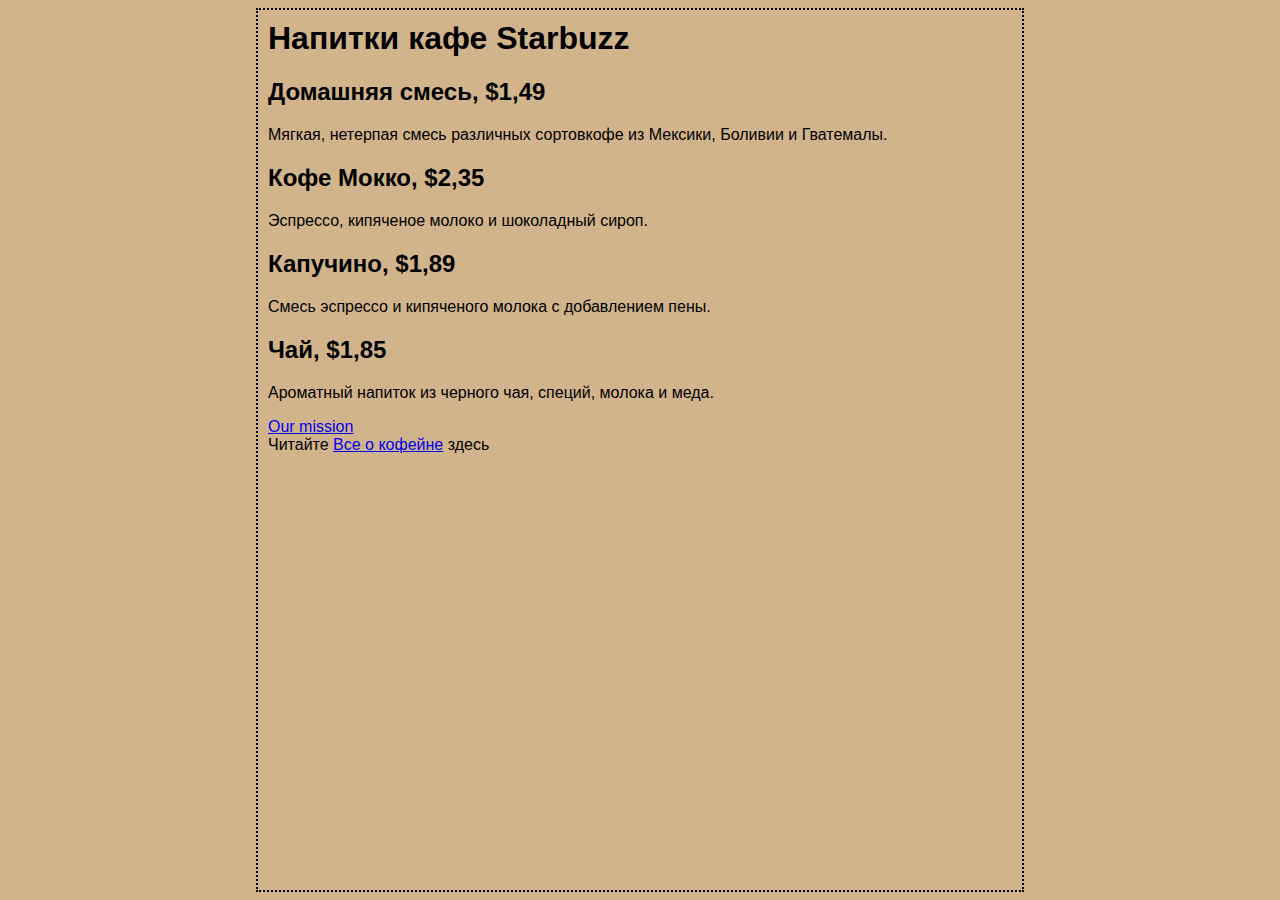
==== index.html @ c50c8b2a "Update index.html" ====
<html>
 <head> 
  <title> Напитки кафе Starbuzz </title> 
  <style type="text/css">
	body {	
		background-color: #d2b48c;
		margin-left: 20%;
		margin-right: 20%;
		border: 2px dotted black;
		padding: 10px 10px 10px 10px;
		font-family: sans-serif;
	}
  </style>
 </head>
  <body>
   <h1> Напитки кафе Starbuzz </h1>
   <h2> Домашняя смесь, $1,49 </h2>
   <p> Мягкая, нетерпая смесь различных сортовкофе из Мексики, Боливии и Гватемалы. </p>
   <h2> Кофе Мокко, $2,35 </h2>
   <p> Эспрессо, кипяченое молоко и шоколадный сироп. </p>
   <h2> Капучино, $1,89 </h2>
   <p> Смесь эспрессо и кипяченого молока с добавлением пены. </p>
   <h2> Чай, $1,85 </h2>
   <p> Ароматный напиток из черного чая, специй, молока и меда.</p>
	<p>
	  <a href="/mission.html" title="Learn more about Starbuzz cafe important mission">Our mission</a>
	  <br>
    	Читайте <a href="http://wickedlysmart.com/buzz" title="Все самое интересное о кофеинеІ"> Все о кофейне</a> здесь
	</p>
  </body>
</html>
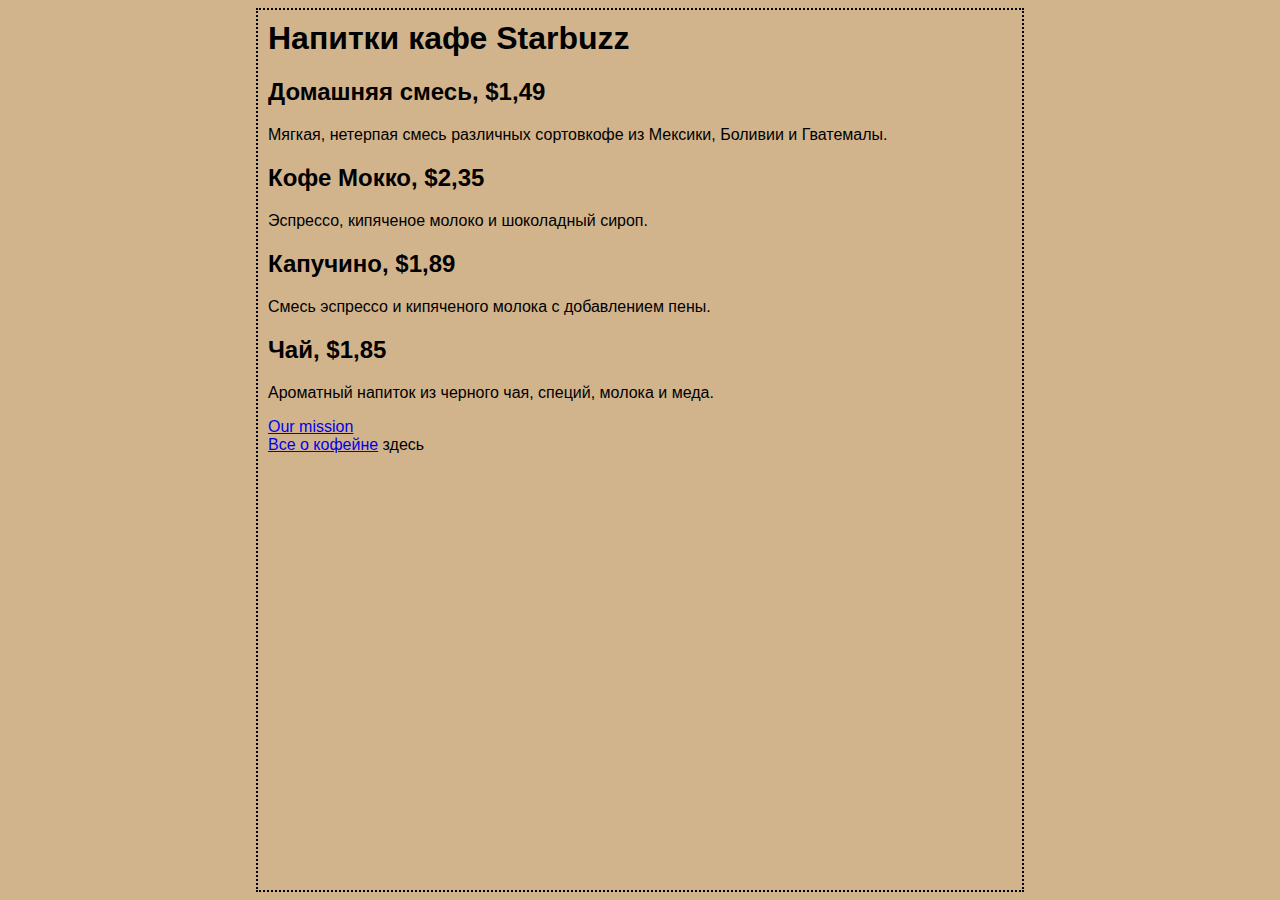
==== commit 86f80822: "Update index.html" ====
--- a/index.html
+++ b/index.html
@@ -20,12 +20,12 @@
    <p> Эспрессо, кипяченое молоко и шоколадный сироп. </p>
    <h2> Капучино, $1,89 </h2>
    <p> Смесь эспрессо и кипяченого молока с добавлением пены. </p>
-   <h2> Чай, $1,85 </h2>
+   <h2 id="chai"> Чай, $1,85 </h2>
    <p> Ароматный напиток из черного чая, специй, молока и меда.</p>
 	<p>
 	  <a href="/mission.html" title="Learn more about Starbuzz cafe important mission">Our mission</a>
 	  <br>
-    	Читайте <a href="http://wickedlysmart.com/buzz" title="Все самое интересное о кофеинеІ"> Все о кофейне</a> здесь
+    	<a target="_blank" href="http://wickedlysmart.com/buzz#Coffee" title="Читайте все самое интересное о кофеине"> Все о кофейне</a> здесь
 	</p>
   </body>
 </html>
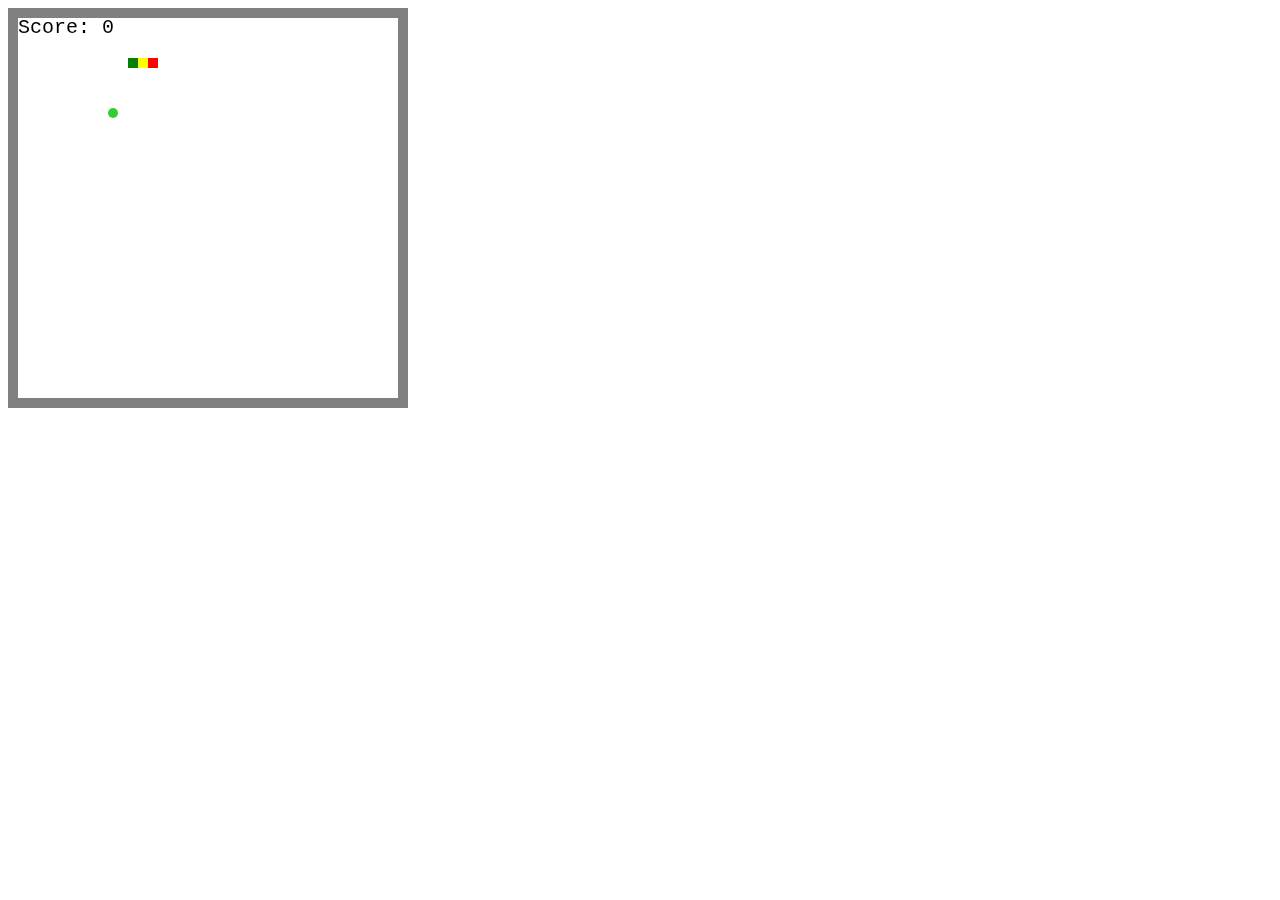
==== commit a012e782: "Add files via upload" ====
--- a/index.html
+++ b/index.html
@@ -1,31 +1,252 @@
+<!DOCTYPE html>
 <html>
- <head> 
-  <title> Напитки кафе Starbuzz </title> 
-  <style type="text/css">
-	body {	
-		background-color: #d2b48c;
-		margin-left: 20%;
-		margin-right: 20%;
-		border: 2px dotted black;
-		padding: 10px 10px 10px 10px;
-		font-family: sans-serif;
-	}
-  </style>
- </head>
-  <body>
-   <h1> Напитки кафе Starbuzz </h1>
-   <h2> Домашняя смесь, $1,49 </h2>
-   <p> Мягкая, нетерпая смесь различных сортовкофе из Мексики, Боливии и Гватемалы. </p>
-   <h2> Кофе Мокко, $2,35 </h2>
-   <p> Эспрессо, кипяченое молоко и шоколадный сироп. </p>
-   <h2> Капучино, $1,89 </h2>
-   <p> Смесь эспрессо и кипяченого молока с добавлением пены. </p>
-   <h2 id="chai"> Чай, $1,85 </h2>
-   <p> Ароматный напиток из черного чая, специй, молока и меда.</p>
-	<p>
-	  <a href="/mission.html" title="Learn more about Starbuzz cafe important mission">Our mission</a>
-	  <br>
-    	<a target="_blank" href="http://wickedlysmart.com/buzz#Coffee" title="Читайте все самое интересное о кофеине"> Все о кофейне</a> здесь
-	</p>
-  </body>
-</html>
+<head>
+	<meta charset="utf-8">
+	<title>Snake!</title>
+</head>
+<body>
+
+	<canvas id="canvas" width="400" height="400"></canvas>
+	<script src="https://code.jquery.com/jquery-2.1.0.js"></script>
+
+	<script>
+		var canvas = document.getElementById("canvas");
+		var ctx = canvas.getContext("2d");
+		var width = canvas.width;
+		var height = canvas.height;
+
+		var blockSize = 10;
+		var widthInBlock = width / blockSize;
+		var heightInBlock = height / blockSize;
+var on = 0;
+		var score = 0;
+
+		var drawBorder = function () {
+			ctx.fillStyle = "Grey";
+			ctx.fillRect(0, 0, width, blockSize);
+			ctx.fillRect(0, height - blockSize, width, blockSize);
+			ctx.fillRect(0, 0, blockSize, height);
+			ctx.fillRect(width - blockSize, 0, blockSize, height);
+		};
+
+		var drawScore = function () {
+			ctx.font = "20px Courier";
+			ctx.fillStyle = "Black";
+			ctx.textAlign = "left";
+			ctx.textBaseline = "top";
+			ctx.fillText("Score: " + score, blockSize, blockSize);
+		};
+
+		var stop = function (d) {
+clearTimeout(d);
+}; 
+
+		var gameOver = function () {
+			//clearTimeout(id);
+			playing = false;
+			ctx.font = "60px Courier";
+			ctx.fillStyle = "Black";
+			ctx.textAlign = "center";
+			ctx.textBaseline = "middle";
+			ctx.fillText("GAME OVER", width / 2, height / 2);
+		};
+
+		var circle = function (x, y, R, fillCircle) {
+			ctx.beginPath();
+			ctx.arc(x, y, R, 0, Math.PI * 2, false);
+			if (fillCircle) {
+				ctx.fill();
+			} else {
+				ctx.stroke();
+			}
+		};
+
+		var Block = function (col, row) {
+			this.col = col;
+			this.row = row;
+		};
+
+		var sampleBlock = new Block(5, 5);
+
+		Block.prototype.drawSquare = function (color) {
+			var x = this.col * blockSize;
+			var y = this.row * blockSize;
+			ctx.fillStyle = color;
+			ctx.fillRect(x, y, blockSize, blockSize);
+		};
+
+		var sampleCircle = new Block(4, 5);
+
+		Block.prototype.drawCircle = function (color) {
+			var centerX = this.col * blockSize + blockSize / 2;
+			var centerY = this.row * blockSize + blockSize / 2;
+			ctx.fillStyle = color;
+			circle(centerX, centerY, blockSize / 2, true);
+		};
+
+		Block.prototype.equal = function (otherBlock) {
+			return this.col === otherBlock.col && this.row === otherBlock.row;
+		};
+
+		var Snake = function () {
+			this.segments = [
+			new Block(7, 5),
+			new Block(6, 5),
+			new Block(5, 5)
+			];
+			this.direction = "right";
+			this.nextDirection = "right";
+		};
+
+		Snake.prototype.draw = function () {
+			for (var i = 1; i < this.segments.length; i++) {
+				this.segments[0].drawSquare("red")
+				this.segments[i].drawSquare("yellow");
+				if (i % 2 == 0) {
+				this.segments[i].drawSquare("green");
+			}
+			}
+
+		};
+		if (score > 3) {
+			console.log("loser")
+		}
+
+		var snake = new Snake();
+		
+
+		Snake.prototype.move = function () {
+			var head = this.segments[0];
+			var newHead;
+
+			this.direction = this.nextDirection;
+
+			if (this.direction === "right") {
+				newHead = new Block(head.col + 1, head.row); 
+			} else if (this.direction === "down") {
+				newHead = new Block(head.col, head.row + 1);
+			} else if (this.direction === "left") {
+				newHead = new Block(head.col - 1, head.row);
+			} else if (this.direction === "up") {
+				newHead = new Block(head.col, head.row - 1);
+			}
+
+			if (this.checkCollision(newHead)) {
+				gameOver();
+				on++;
+				return;
+			}
+
+			this.segments.unshift(newHead);
+			if (newHead.equal(apple.position)) {
+				score++;
+				apple.move(this.segments);
+				animationTime -= 2;
+			} else {
+				this.segments.pop();
+			}
+		};
+
+		Snake.prototype.checkCollision = function (head) {
+			var leftCollision = (head.col === 0);
+			var topCollision = (head.row === 0);
+			var rightCollision = (head.col === widthInBlock - 1);
+			var bottomCollision = (head.row === heightInBlock - 1);
+
+			var wallCollision = leftCollision || topCollision || rightCollision || bottomCollision;
+
+			var selfCollision = false;
+
+			for (var i = 0; i < this.segments.length; i++) {
+				if (head.equal(this.segments[i])) {
+					selfCollision = true;
+				}
+			}
+
+			return wallCollision || selfCollision;
+		};
+
+		Snake.prototype.setDirection = function (newDirection) {
+			if (this.direction === "up" && newDirection === "down") {
+				return;
+			} else if (this.direction === "right" && newDirection === "left") {
+				return;
+			} else if (this.direction === "down" && newDirection === "up") {
+				return;
+			} else if (this.direction === "left" && newDirection === "right") {
+				return;
+			}
+
+			this.nextDirection = newDirection;
+		};
+
+		var Apple = function () {
+			this.position = new Block(10, 10);
+		};
+
+		Apple.prototype.draw = function () {
+			this.position.drawCircle("limeGreen");
+		};
+
+		var apple = new Apple();
+
+		Apple.prototype.move = function (occupiedBlocks) {
+			var randomCol = Math.floor(Math.random() * (widthInBlock - 2)) + 1;
+			var randomRow = Math.floor(Math.random() * (heightInBlock - 2)) + 1;
+			this.position = new Block(randomCol, randomRow);
+
+			  var index = occupiedBlocks.length - 1;
+      while ( index >= 0 ) {
+        if (this.position.equal(occupiedBlocks[index])) {
+          this.move(occupiedBlocks); // Вызываем метод move повторно
+          return;
+        }
+        index--;
+      }
+		};
+			 /*var intervalId = setInterval(function () {
+			ctx.clearRect(0, 0, width, height);
+			drawScore();
+			snake.move();
+			snake.draw();
+			apple.draw();
+			drawBorder();
+		}, 100); */
+		var playing = true;
+		var animationTime = 100;
+		var gameLoop = function () {
+			ctx.clearRect(0, 0, width, height);
+			drawScore();
+			snake.move();
+			snake.draw();
+			apple.draw();
+			drawBorder();
+			
+
+			if (playing) {
+				setTimeout(gameLoop, animationTime);
+			}
+		};
+
+
+		gameLoop();
+
+		var directions = {
+			37: "left",
+			38: "up",
+			39: "right",
+			40: "down"
+		};
+
+		$("body").keydown(function (event) {
+			var newDirection = directions[event.keyCode];
+			if (newDirection !== undefined) {
+				snake.setDirection(newDirection);
+			}
+		});
+	
+
+
+	</script>
+</body>
+</html>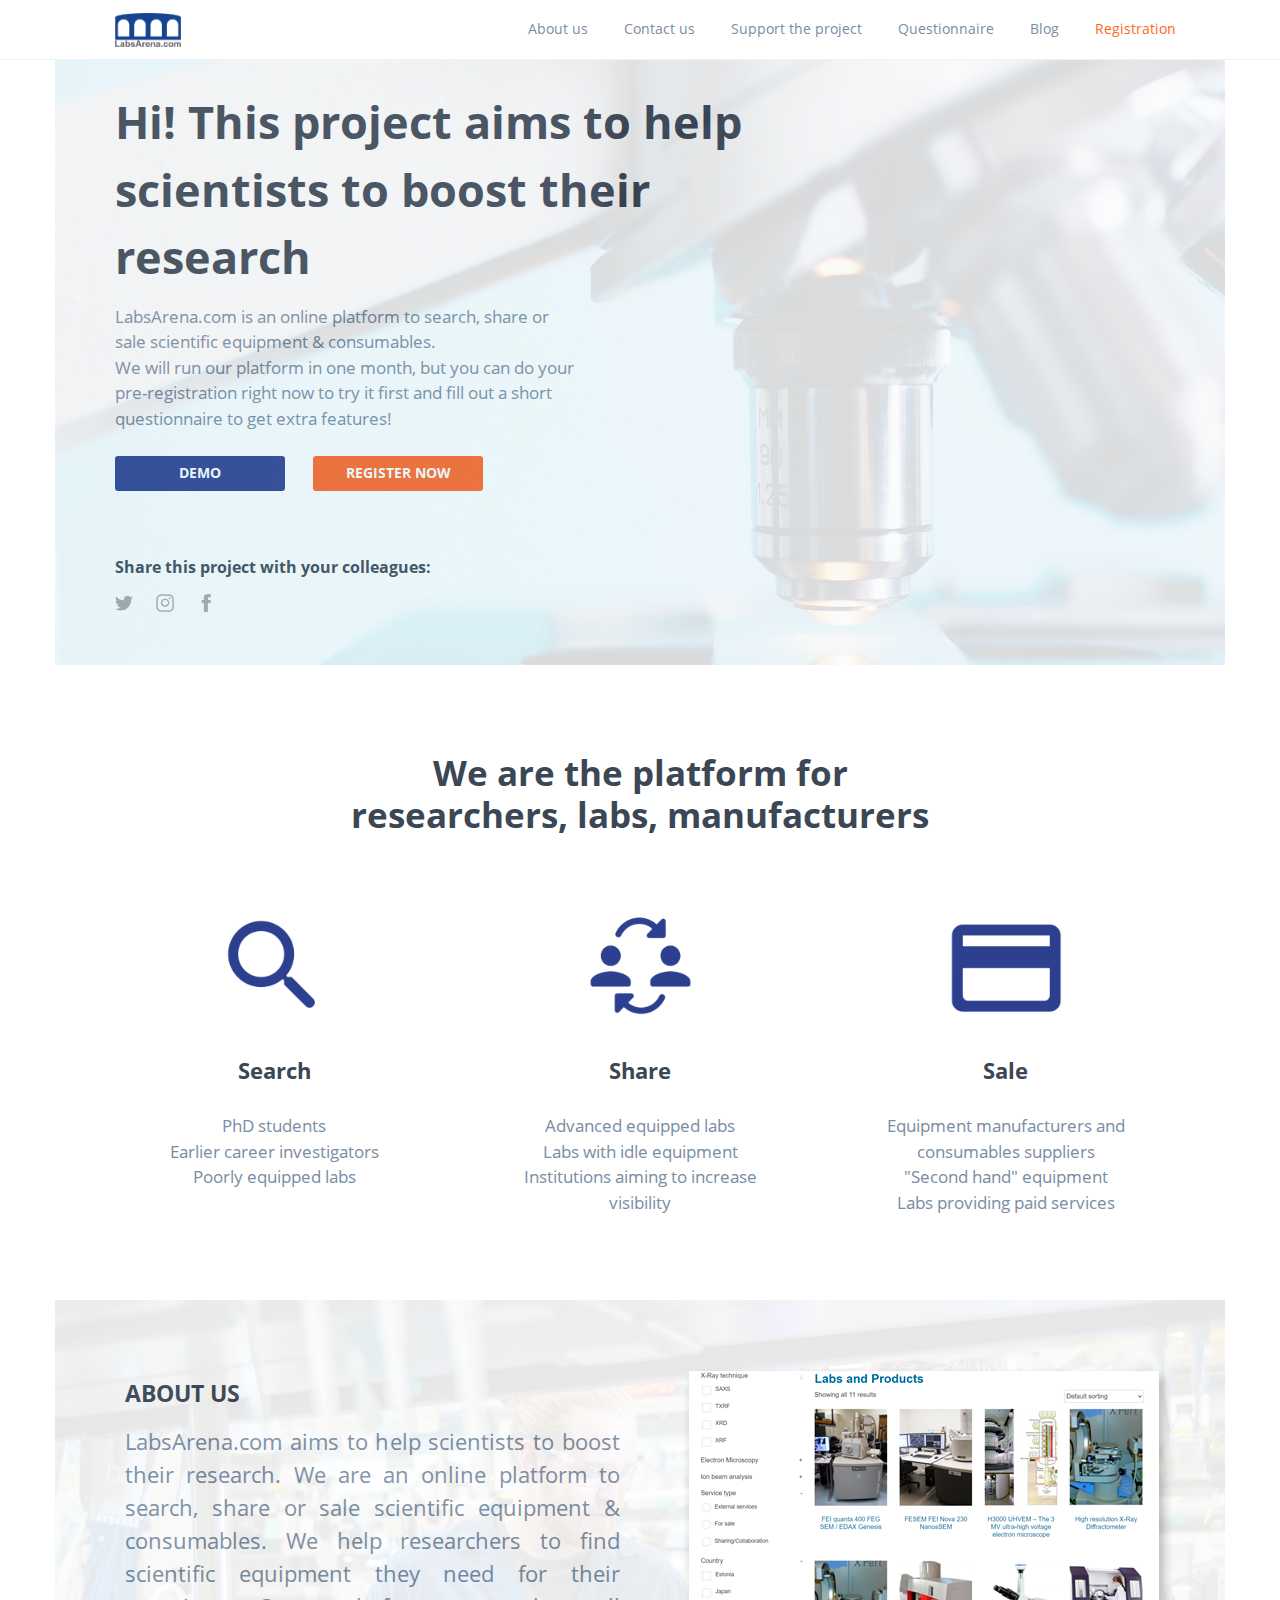
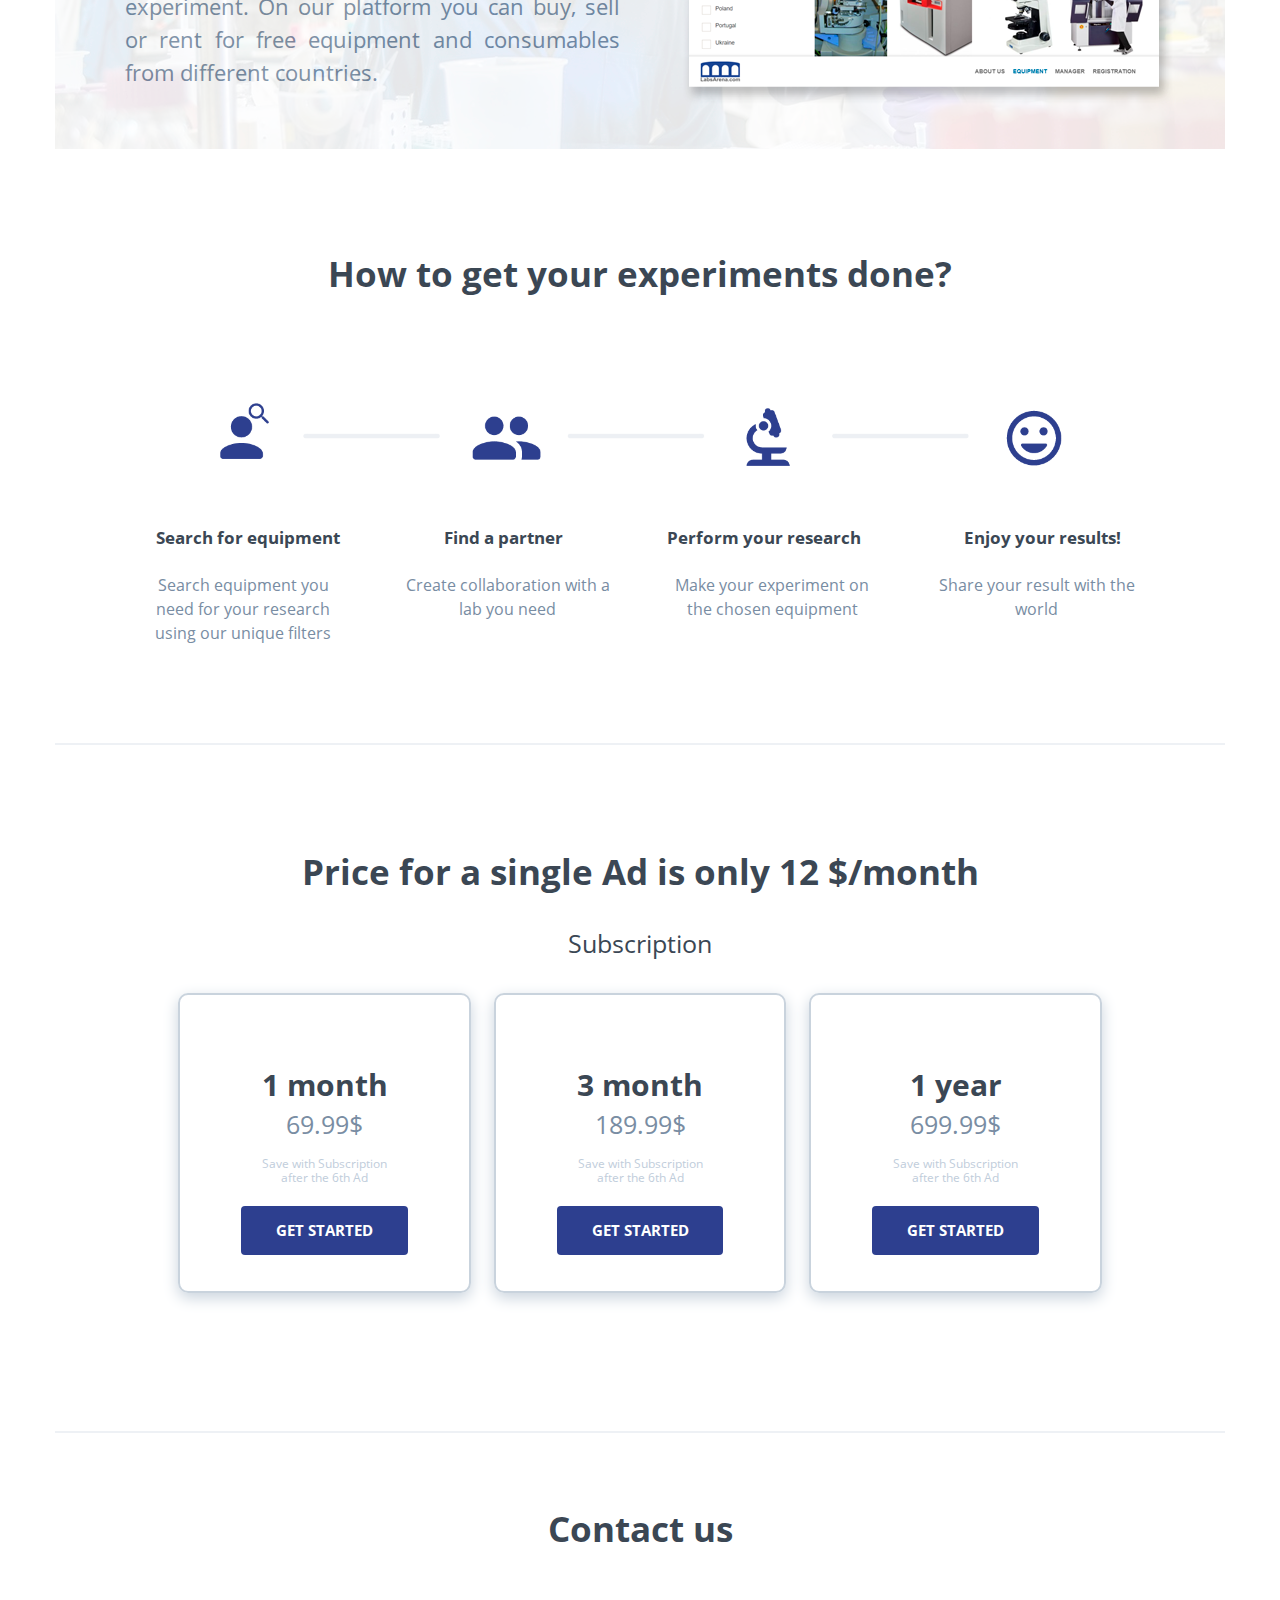
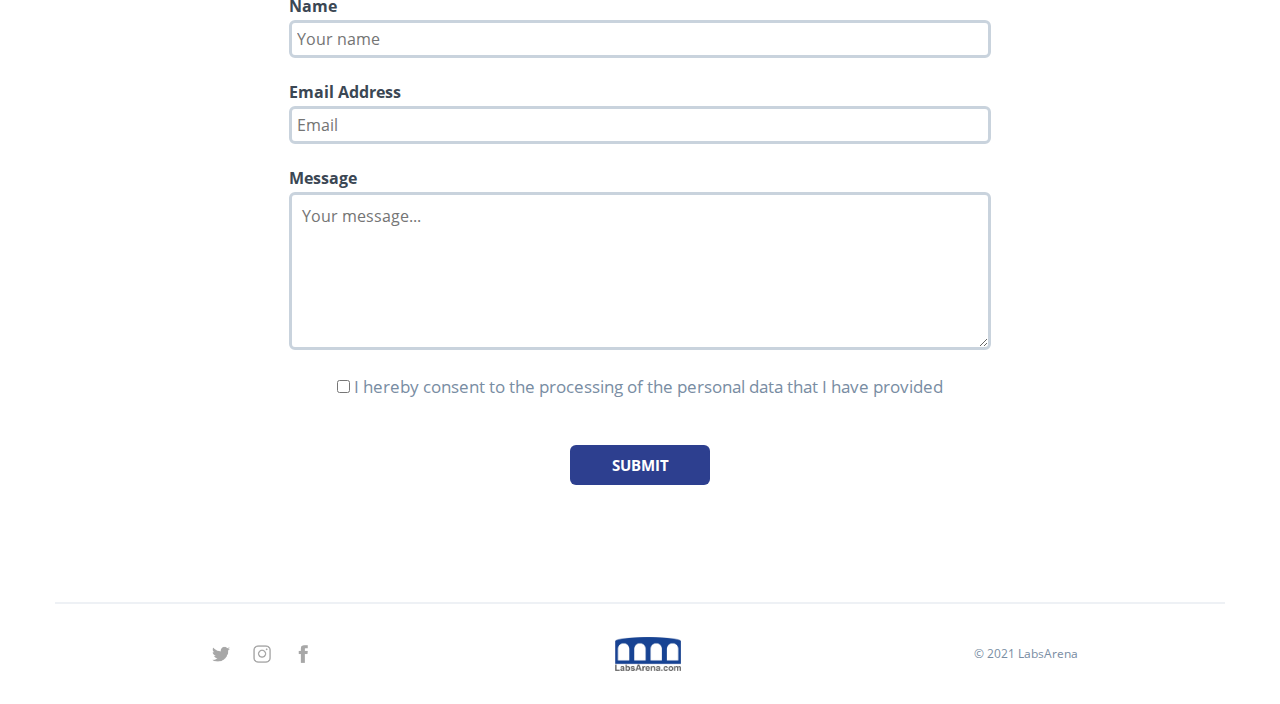
==== commit b433a99e: "Add files via upload" ====
--- a/index.html
+++ b/index.html
@@ -1,252 +1,291 @@
 <!DOCTYPE html>
 <html>
 <head>
+	<title>LabsArena</title>
 	<meta charset="utf-8">
-	<title>Snake!</title>
+	<meta name="viewport" content="1170">
+	<link rel="stylesheet" type="text/css" href="style/style.css">
+	<script src="https://cdnjs.cloudflare.com/ajax/libs/jquery/3.1.1/jquery.min.js"></script>
+	<link href="https://use.fontawesome.com/releases/v5.0.13/css/all.css" rel="stylesheet">
 </head>
 <body>
-
-	<canvas id="canvas" width="400" height="400"></canvas>
-	<script src="https://code.jquery.com/jquery-2.1.0.js"></script>
-
-	<script>
-		var canvas = document.getElementById("canvas");
-		var ctx = canvas.getContext("2d");
-		var width = canvas.width;
-		var height = canvas.height;
-
-		var blockSize = 10;
-		var widthInBlock = width / blockSize;
-		var heightInBlock = height / blockSize;
-var on = 0;
-		var score = 0;
-
-		var drawBorder = function () {
-			ctx.fillStyle = "Grey";
-			ctx.fillRect(0, 0, width, blockSize);
-			ctx.fillRect(0, height - blockSize, width, blockSize);
-			ctx.fillRect(0, 0, blockSize, height);
-			ctx.fillRect(width - blockSize, 0, blockSize, height);
-		};
-
-		var drawScore = function () {
-			ctx.font = "20px Courier";
-			ctx.fillStyle = "Black";
-			ctx.textAlign = "left";
-			ctx.textBaseline = "top";
-			ctx.fillText("Score: " + score, blockSize, blockSize);
-		};
-
-		var stop = function (d) {
-clearTimeout(d);
-}; 
-
-		var gameOver = function () {
-			//clearTimeout(id);
-			playing = false;
-			ctx.font = "60px Courier";
-			ctx.fillStyle = "Black";
-			ctx.textAlign = "center";
-			ctx.textBaseline = "middle";
-			ctx.fillText("GAME OVER", width / 2, height / 2);
-		};
-
-		var circle = function (x, y, R, fillCircle) {
-			ctx.beginPath();
-			ctx.arc(x, y, R, 0, Math.PI * 2, false);
-			if (fillCircle) {
-				ctx.fill();
-			} else {
-				ctx.stroke();
-			}
-		};
-
-		var Block = function (col, row) {
-			this.col = col;
-			this.row = row;
-		};
-
-		var sampleBlock = new Block(5, 5);
-
-		Block.prototype.drawSquare = function (color) {
-			var x = this.col * blockSize;
-			var y = this.row * blockSize;
-			ctx.fillStyle = color;
-			ctx.fillRect(x, y, blockSize, blockSize);
-		};
-
-		var sampleCircle = new Block(4, 5);
-
-		Block.prototype.drawCircle = function (color) {
-			var centerX = this.col * blockSize + blockSize / 2;
-			var centerY = this.row * blockSize + blockSize / 2;
-			ctx.fillStyle = color;
-			circle(centerX, centerY, blockSize / 2, true);
-		};
-
-		Block.prototype.equal = function (otherBlock) {
-			return this.col === otherBlock.col && this.row === otherBlock.row;
-		};
-
-		var Snake = function () {
-			this.segments = [
-			new Block(7, 5),
-			new Block(6, 5),
-			new Block(5, 5)
-			];
-			this.direction = "right";
-			this.nextDirection = "right";
-		};
-
-		Snake.prototype.draw = function () {
-			for (var i = 1; i < this.segments.length; i++) {
-				this.segments[0].drawSquare("red")
-				this.segments[i].drawSquare("yellow");
-				if (i % 2 == 0) {
-				this.segments[i].drawSquare("green");
-			}
-			}
-
-		};
-		if (score > 3) {
-			console.log("loser")
-		}
-
-		var snake = new Snake();
-		
-
-		Snake.prototype.move = function () {
-			var head = this.segments[0];
-			var newHead;
-
-			this.direction = this.nextDirection;
-
-			if (this.direction === "right") {
-				newHead = new Block(head.col + 1, head.row); 
-			} else if (this.direction === "down") {
-				newHead = new Block(head.col, head.row + 1);
-			} else if (this.direction === "left") {
-				newHead = new Block(head.col - 1, head.row);
-			} else if (this.direction === "up") {
-				newHead = new Block(head.col, head.row - 1);
-			}
-
-			if (this.checkCollision(newHead)) {
-				gameOver();
-				on++;
-				return;
-			}
-
-			this.segments.unshift(newHead);
-			if (newHead.equal(apple.position)) {
-				score++;
-				apple.move(this.segments);
-				animationTime -= 2;
-			} else {
-				this.segments.pop();
-			}
-		};
-
-		Snake.prototype.checkCollision = function (head) {
-			var leftCollision = (head.col === 0);
-			var topCollision = (head.row === 0);
-			var rightCollision = (head.col === widthInBlock - 1);
-			var bottomCollision = (head.row === heightInBlock - 1);
-
-			var wallCollision = leftCollision || topCollision || rightCollision || bottomCollision;
-
-			var selfCollision = false;
-
-			for (var i = 0; i < this.segments.length; i++) {
-				if (head.equal(this.segments[i])) {
-					selfCollision = true;
-				}
-			}
-
-			return wallCollision || selfCollision;
-		};
-
-		Snake.prototype.setDirection = function (newDirection) {
-			if (this.direction === "up" && newDirection === "down") {
-				return;
-			} else if (this.direction === "right" && newDirection === "left") {
-				return;
-			} else if (this.direction === "down" && newDirection === "up") {
-				return;
-			} else if (this.direction === "left" && newDirection === "right") {
-				return;
-			}
-
-			this.nextDirection = newDirection;
-		};
-
-		var Apple = function () {
-			this.position = new Block(10, 10);
-		};
-
-		Apple.prototype.draw = function () {
-			this.position.drawCircle("limeGreen");
-		};
-
-		var apple = new Apple();
-
-		Apple.prototype.move = function (occupiedBlocks) {
-			var randomCol = Math.floor(Math.random() * (widthInBlock - 2)) + 1;
-			var randomRow = Math.floor(Math.random() * (heightInBlock - 2)) + 1;
-			this.position = new Block(randomCol, randomRow);
-
-			  var index = occupiedBlocks.length - 1;
-      while ( index >= 0 ) {
-        if (this.position.equal(occupiedBlocks[index])) {
-          this.move(occupiedBlocks); // Вызываем метод move повторно
-          return;
-        }
-        index--;
-      }
-		};
-			 /*var intervalId = setInterval(function () {
-			ctx.clearRect(0, 0, width, height);
-			drawScore();
-			snake.move();
-			snake.draw();
-			apple.draw();
-			drawBorder();
-		}, 100); */
-		var playing = true;
-		var animationTime = 100;
-		var gameLoop = function () {
-			ctx.clearRect(0, 0, width, height);
-			drawScore();
-			snake.move();
-			snake.draw();
-			apple.draw();
-			drawBorder();
-			
-
-			if (playing) {
-				setTimeout(gameLoop, animationTime);
-			}
-		};
-
-
-		gameLoop();
-
-		var directions = {
-			37: "left",
-			38: "up",
-			39: "right",
-			40: "down"
-		};
-
-		$("body").keydown(function (event) {
-			var newDirection = directions[event.keyCode];
-			if (newDirection !== undefined) {
-				snake.setDirection(newDirection);
-			}
-		});
-	
-
-
-	</script>
+<script> 
+
+jQuery(document).ready(function() {
+  var btn = $('#button');  
+  $(window).scroll(function() {     
+    if ($(window).scrollTop() > 300) {
+       btn.addClass('show');
+     } else {
+       btn.removeClass('show');
+     }
+   });
+   btn.on('click', function(e) {
+     e.preventDefault();
+     $('html, body').animate({scrollTop:0}, '300');
+   });
+});
+
+if (width <= 1280 && height <= 720) {
+  document.getElementById('html').style.zoom = '50%';}
+</script> 
+
+
+
+	<!-- Back to top button -->
+<a id="button"></a>
+
+
+	<div class="wrapper">
+
+
+								<!-- BACKGROUND-->
+		<div class="container">
+		<div class="main_background">
+					<img src="images/main_background_opacity.png"  alt="main_background">
+				</div>
+				<div class="main_background2">
+					<img src="images/main.png" width="1170" alt="main_background2">
+				</div>
+				</div>
+
+						<!-- BACKGROUND-->
+
+
+						<!-- HEADER-->
+		<header class="header">
+			<div class="container">
+				<a href="index.html" id="header_logo"><img src="images/LOGO.png" width="66" height="34" alt="LOGO"></a>
+				<nav class="menu_body">
+					<ul class="menu_list">
+					<li><a href="#about_us">About us</a></li>
+					<li><a href="#contact_us">Contact us</a></li>
+					<li><a href="">Support the project</a></li>
+					<li><a href="">Questionnaire</a></li>
+					<li><a href="">Blog</a></li>
+					<li ><a class="orange_button" href="">Registration</a></li>
+					</ul>
+				</nav>
+			</div>
+		</header>
+						<!-- HEADER-->
+
+
+		<main class="page">
+
+
+						<!-- HEAD-->
+			<div class="container">
+				<div class="head_text">
+					<h1>
+						Hi! This project aims to help scientists to boost their research
+					</h1>
+				</div>
+				<div class="head_text2">
+					<p>
+						LabsArena.com is an online platform to search, share or sale scientific equipment & consumables.<br>
+						We will run our platform in one month, but you can do your pre-registration right now to try it first and fill out a short questionnaire to get extra features!
+					</p>
+				</div>
+				<div class="button1">
+					<a href="http://mvp.labsarena.com/" target="_blank">DEMO</a>
+				</div>
+				<div class="button2">
+					<a href="http://mvp.labsarena.com/lab_or_seller-register/" target="_blank">REGISTER NOW</a>
+				</div>
+				<div class="text1">
+					<p>
+						Share this project with your colleagues:
+					</p>
+				</div>
+				<div class="share_button">
+					<a href="https://twitter.com/"><img src="images/twitter.png" width="18" height="18" alt="twitter"></a>
+					<a href="https://instagram.com/"><img src="images/instagram.png" width="18" height="18" alt="instagram"></a>
+					<a href="https://facebook.com/"><img src="images/facebook.png" width="18" height="18" alt="facebook"></a>
+				</div>
+			</div>
+					<!-- HEAD-->
+
+
+						<!-- WE ARE-->
+			<div class="container">
+				<div class="we_are">
+				<div class="head_text2">
+					<h2>We are the platform for<br>researchers, labs, manufacturers</h2>
+				</div>
+				<div class="block">
+					<img src="images/1.png" width="120" alt="Search">
+					<h2>Search</h2>
+					<p id="ifd">PhD students<br>
+							Earlier career investigators<br>
+							Poorly equipped labs
+					</p>
+				</div>
+				<div class="block1">
+					<img src="images/2.png" width="120" alt="Search">
+					<h2>Share</h2>
+					<p id="ifd">Advanced equipped labs<br>
+							Labs with idle equipment<br>
+							Institutions aiming to increase visibility
+					</p>
+				</div>
+				<div class="block2">
+					<img src="images/3.png" width="120" alt="Search">
+					<h2>Sale</h2>
+					<p id="ifd">Equipment manufacturers and <br>
+								consumables suppliers<br>
+								"Second hand" equipment<br>
+								Labs providing paid services
+					</p>
+				</div>
+				</div>
+			</div>
+					<!-- WE ARE-->
+
+
+						<!-- ABOUT US -->
+			<div id="about_us" class="container">
+				<div  class="about_us">
+					<a href="images/team.jpg">ABOUT US</a>
+					<p>
+					LabsArena.com aims to help scientists to boost their research. 
+					We are an online platform to search, share or sale scientific equipment & consumables. 
+					We help researchers to find scientific equipment they need for their experiment. 
+					On our platform you can buy, sell or rent for free equipment and consumables from different countries.
+					</p>
+				</div>
+			</div>
+					<!-- ABOUT US -->
+
+
+					<!-- HOW TO -->
+			<div class="container">
+				<div class="how_to">
+				<div class="done">
+					<h2>How to get your experiments done?</h2>
+				</div>
+				<div class="image_done">
+					<img src="images/4.png" width="850" alt="how to get done!">
+				</div>
+				<div class="head_done">
+					<h2>Search for equipment</h2>
+					<h2>Find a partner</h2>
+					<h2>Perform your research</h2>
+					<h2>Enjoy your results!</h2>
+				</div>
+				<div class="text_done">
+					<p>
+						Search equipment you need for your research using our unique filters
+					</p>
+					<p>
+						Create collaboration with a lab you need
+					</p>
+					<p>
+						Make your experiment on the chosen equipment
+					</p>
+					<p>
+						Share your result with the world
+					</p>
+				</div>
+			</div>
+			<!--<div id="tag1">
+				<img src="images/4.png">
+				<img src="images/2.png">
+			</div>-->
+			</div>
+					<!-- HOW TO -->
+
+
+					<!-- PRICES -->
+
+			<div class="container">
+				<div class="line2">
+				<p></p>
+			</div>
+					<div class="prices">
+						<div class="price_text">
+			<h2>Price for a single Ad is only 12 $/month</h2>
+		</div>
+		<div class="price_text2">
+			<h2>Subscription</h2>
+		</div>
+		<div class="price_box">
+			<h2>1 month</h2>
+			<h3>69.99$</h3>
+			<p>Save with Subscription<br>after the 6th Ad</p>
+			<a class="price_button" href="">GET STARTED</a>
+		</div>
+		<div class="price_box">
+			<h2>3 month</h2>
+			<h3>189.99$</h3>
+			<p>Save with Subscription<br>after the 6th Ad</p>
+			<a class="price_button" href="">GET STARTED</a>
+		</div>
+		<div class="price_box">
+			<h2>1 year</h2>
+			<h3>699.99$</h3>
+			<p>Save with Subscription<br>after the 6th Ad</p>
+			<a class="price_button" href="">GET STARTED</a>
+		</div>
+	</div>
+			</div>
+					<!-- PRICES -->
+
+
+					<!-- FORM -->
+
+			<div class="container">
+			<div id="contact_us" class="line">
+				<p></p>
+			</div>
+			<div  class="contact_us">
+				<form action="index.html" class="box" method="post">
+					<h2>Contact us</h2>
+					<p class="ab">
+					<p class="a">
+						Name<br><input type="text" name="name" required placeholder="Your name">
+					</p>
+					<p class="b">
+						Email Address<br><input type="email" name="mail" required placeholder="Email"><br>
+					</p>
+					</p>
+					<p class="c">
+						Message<br><textarea required name="description" rows="6" placeholder="Your message..."></textarea><br>
+					</p>
+					<p class="d">
+						<input type="checkbox" name="terms" required> I hereby consent to the processing of the personal data that I have provided<br>
+					</p>
+					<p class="e">
+						<input type="submit" name="submit" value="SUBMIT">
+					</p>
+				</form>
+			</div>
+			</div>
+					<!-- FORM -->
+
+
+					<!-- FOOTER -->
+			<div class="container">
+				<div class="line3">
+				<p></p>
+			</div>
+				<footer class="footer">
+					<div class="share_button">
+					<a href="https://twitter.com/"><img src="images/twitter.png" width="18" height="18" alt="twitter"></a>
+					<a href="https://instagram.com/"><img src="images/instagram.png" width="18" height="18" alt="instagram"></a>
+					<a href="https://facebook.com/"><img src="images/facebook.png" width="18" height="18" alt="facebook"></a>
+				</div>
+				<div class="footer_logo">
+					<a href="index.html"><img src="images/LOGO.png" width="66" height="34" alt="LOGO"></a>
+				</div>
+				<div class="footer_text">
+					<p>© 2021 LabsArena</p>
+				</div>
+				</footer>
+			</div>
+				<!-- FOOTER -->
+
+			</main>
+	</div>
 </body>
 </html>--- a/style/style.css
+++ b/style/style.css
@@ -0,0 +1,666 @@
+/*Обнуление*/
+*{
+	padding: 0;
+	margin: 0;
+	border: 0;
+}
+*,*:before,*:after{
+	-moz-box-sizing: border-box;
+	-webkit-box-sizing: border-box;
+	box-sizing: border-box;
+}
+:focus,:active{outline: none;}
+a:focus,a:active{outline: none;}
+
+nav,footer,header,aside{display: block;}
+
+html,body{
+	height: 100%;
+	width: 100%;
+	font-size: 100%;
+	line-height: 1;
+	font-size: 14px;
+	-ms-text-size-adjust: 100%;
+	-moz-text-size-adjust: 100%;
+	-webkit-text-size-adjust: 100%;
+}
+input,button,textarea{font-family:inherit;}
+
+input::-ms-clear{display: none;}
+button{cursor: pointer;}
+button::-moz-focus-inner {padding:0;border:0;}
+a, a:visited{text-decoration: none;}
+a:hover{text-decoration: none;}
+ul li{list-style: none;}
+img{vertical-align: top;}
+
+h1,h2,h3,h4,h5,h6{font-size:inherit;font-weight: 400;}
+/*--------------------*/
+
+
+/*FONT*/
+@font-face{
+		font-family: "Open Sans";
+		src: url(../fonts/Open_Sans/OpenSans-Regular.ttf);
+		font-weight: normal;
+}
+@font-face{
+	font-family: "Open Sans";
+	src: url(../fonts/Open_Sans/OpenSans-Bold.ttf);
+	font-weight: bold;
+}
+@font-face{
+	font-family: "FontAwesome";
+	src: url(../fonts/9466.otf);
+	font-weight: normal;
+}
+/*FONT*/
+
+
+html {
+ zoom: 100%;
+}
+
+body{
+	font-family: "Open Sans", sans-serif;
+	font-weight: normal;
+	font-size: 12px;
+	color: #798da3;
+	width: auto;
+}
+
+
+img[src="images/1.png"] {
+display:block;
+}
+
+img[src="images/2.png"] {
+display:none;
+}
+
+.container{
+	max-width: 1200px;
+	margin: 0px auto;
+	padding: 0px;
+	width: 1170px;
+}
+
+@media (max-width: 1200px){
+	.container{
+		min-width: 1177px;
+	}
+#tag1 img[src="images/1.png"]{
+ display:none;
+}
+
+#tag1 img[src="images/2.png"]{
+ display:block;
+}
+	.main_background, .main_background2{
+		width: 100%;
+	}
+
+}
+@media (max-width: 1024px){
+	.container{
+		max-width: 900px;
+	}
+
+}
+
+/*HEADER*/
+.header{
+	position: fixed;
+	top: 0;
+	width: 100%;
+	height: 60px;
+	padding: 0px;
+	margin: 0px;
+	background: #ffffff;
+	border-bottom: 1px solid #eef1f5;
+}
+
+#header_logo{
+	position: fixed;
+	margin-left: 60px;
+	margin-top: 13px;
+	padding: 0px;
+}
+
+.menu_body {
+	margin-right: 33px;
+}
+.menu_list {
+	list-style-type: none;
+	text-align: right;
+	padding-top: 21.5px;
+}
+
+.menu_list li{
+	display: inline;
+	margin: 16.5px;
+	padding: 0px;
+}
+nav ul li a{
+	color:#798da3;
+	font-family: "Open sans";
+	font-size: 14px;
+	font-weight: normal;
+}
+
+.orange_button{
+	color: #ff6624;
+}
+/*HEADER*/
+
+
+/*HEAD*/
+.main_background{
+	width: 100%;
+}
+
+.main_background img{
+	pointer-events: none;
+	position: absolute;
+	top: 10px;
+	left: auto;
+	right: auto;
+	object-fit: none;
+}
+
+.main_background2 img{
+	pointer-events: none;
+	position: absolute;
+	top: 10px;
+	object-fit: none;
+	margin-top: 1290px;
+}
+
+.head_text h1{
+	width: 60%;
+	color: #3b4754;
+	font-weight: bold;
+	font-size: 45px;
+	line-height: 1.5;
+	text-align: left;
+	margin-left: 60px;
+	margin-top: 88px; 
+}
+
+.head_text2 p{
+	width: 40%;
+	color: #798da3;
+	font-weight: normal;
+	font-size: 17px;
+	line-height: 1.5;
+	text-align: left;
+	margin-left: 60px;
+	margin-top: 13px; 
+}
+
+.button1, .button2{
+	display: inline-block;
+}
+.button1 a{
+	display: block;
+	width: 170px;
+	height: 35px;
+	background: #2d3f8f;
+	color: #ffffff;
+	font-weight: bold;
+	font-size: 14px;
+	text-align: center;
+	border-radius: 3px;
+	padding-top: 10px;
+	margin: 25px 0px 25px 60px;
+}
+
+.button2 a{
+	display: block;
+	width: 170px;
+	height: 35px;
+	background: #ff6624;
+	color: #ffffff;
+	font-weight: bold;
+	font-size: 14px;
+	text-align: center;
+	border-radius: 3px;
+	padding-top: 10px;
+	margin: 25px 0px 25px 25px;
+}
+
+.text1 p{
+	width: auto;
+	height: 19px;
+	font-weight: bold;
+	font-size: 16px;
+	line-height: 1.5;
+	text-align: left;
+	color: #3b4754;
+	margin-left: 60px;
+	margin-top: 39px;
+}
+/*HEAD*/
+
+/*share_button*/
+.share_button {
+	margin-left: 50px;
+	margin-top: 20px; 
+}
+.share_button a{
+	padding: 0px 10px;
+}
+/*share_button*/
+
+
+/*We are the platform for*/
+.we_are{
+	width: 100%;
+	height: auto;
+	display: block;
+	align-items: center;
+	justify-content: space-between;
+	text-align: center;
+	vertical-align: text-top;
+	margin-bottom: 10%;
+}
+.head_text2 h2{
+	width: 100%;
+	font-weight: bold;
+	font-size: 35px;
+	line-height: 1.2;
+	text-align: center;
+	color: #3b4754;
+	margin-top: 12%;
+	margin-bottom: 6%;
+}
+
+.block, .block1, .block2{
+	vertical-align: text-top;
+	display: inline-block;
+	align-items: center;
+	justify-content: space-between;
+	text-align: center;
+	width: 23%;
+	height: 60%;
+	margin: auto 4%;
+	display: inline-block;
+}
+.block img, .block1 img, .block2 img{
+	align-items: center;
+	justify-content: space-between;
+	text-align: center;
+	display: inline-block;
+	margin: auto;
+	pointer-events: none;
+}
+.block h2, .block1 h2, .block2 h2{
+	text-align: center;
+	font-weight: bold;
+	font-size: 22px;
+	color: #3b4754;
+	margin-top: 12%; 
+}
+.block p, .block1 p, .block2 p{
+	text-align: center;
+	font-weight: normal;
+	font-size: 17px;
+	margin-top: 12%;
+	line-height: 1.5;
+
+}
+/*We are the platform for*/
+
+/*about_us*/
+.about_us{
+	text-align: left;
+	width: 100%;
+	height: auto;
+	margin-top: 90px;
+	padding-top: 50px;
+	padding-left: 70px;
+}
+.about_us a{
+	font-size: 23px;
+	font-weight: bold;
+	color: #3b4754;
+}
+.about_us p{
+	text-align: justify; 
+	font-size: 22px;
+	font-weight: normal;
+	width: auto;
+	height: auto;
+	line-height: 1.5;
+	margin-top: 20px;
+	margin-right: 55%;
+}
+
+/*about_us*/
+
+/*How to get your experiments done?*/
+.how_to{
+	padding: 0px;
+	display: block;
+	width: 100%;
+	height: 350px;
+	align-items: center;
+	justify-content: center;
+	text-align: center;
+}
+.done h2{
+	width: 100%;
+	height: auto;
+	font-weight: bold;
+	font-size: 35px;
+	line-height: 1.2;
+	text-align: center;
+	color: #3b4754;
+	margin-top: 14%;
+	margin-bottom: 9%; 
+}
+.image_done{
+	margin: 0px auto;
+	pointer-events: none;
+}
+.head_done h2{
+	font-size: 17px;
+	color: #3b4754;
+	font-weight: bold;
+}
+.head_done, .text_done{
+	justify-content: space-between;
+	text-align: center;
+	width: 100%;
+	margin-top: 2%;
+}
+.text_done p, .head_done h2{
+		vertical-align: text-top;
+	align-items: center;
+	justify-content: space-between;
+	width: auto;
+	margin: 0px 4.4% 0px 4.2%;
+	margin-top: 30px;
+	display: inline-block;
+	text-align: center;
+	line-height: 1.5;
+}
+.text_done p{
+	align-items: center;
+	justify-content: space-between;
+	width: 210px;
+	font-size: 16px;
+	font-weight: normal;
+	margin:0px 2.2%;
+	color: #798da3;
+}
+/*How to get your experiments done?*/
+
+/*lines*/
+.line{
+	margin-top: 10%;
+	width: 100%;
+	border-bottom: 2px solid #eef1f5;
+}
+.line2{
+	margin-top: 12%;
+	width: 100%;
+	border-bottom: 2px solid #eef1f5;
+}
+.line3{
+	margin-top: 10%;
+	width: 100%;
+	border-bottom: 2px solid #eef1f5;
+}
+/*lines*/
+
+/*prices*/
+.prices{
+	width: 100%;
+	text-align: center;
+	height: 300px;
+	margin-top: 9%;
+	margin-bottom: 24%;
+}
+.price_text h2{
+	width: 100%;
+	height: auto;
+	font-weight: bold;
+	font-size: 35px;
+	line-height: 1.2;
+	text-align: center;
+	color: #3b4754;
+	margin-top: ;
+	margin-bottom: 3%; 
+}
+.price_text2 h2{
+	width: 100%;
+	height: auto;
+	font-weight: normal;
+	font-size: 25px;
+	line-height: 1.2;
+	text-align: center;
+	color: #3b4754;
+	margin-top: ;
+	margin-bottom: 3%; 
+}
+.price_box{
+	font-size: 25px;
+	width: 25%;
+	height: 100%;
+	display: inline-block;
+	border: 2px solid #c9d3dd;
+	border-radius: 10px;
+	margin: 0px 10px;
+	box-shadow: 0px 5px 15px  #c9d3dd;
+
+}
+.price_box h2{
+	font-weight: bold;
+	font-size: 30px;
+	line-height: 1.2;
+	color: #3b4754;
+	margin-top: 25%;
+	margin-bottom: 3%
+}
+.price_box p{
+	font-weight: normal;
+	font-size: 12px;
+	line-height: 1.2;
+	color: #bfcddb;
+	margin-top: 7%;
+	margin-bottom: 10%;
+}
+.price_box:hover{
+     -webkit-transition: 0.5s;
+     -moz-transition: 0.5s;
+     -o-transition: 0.5s;
+     transition: 0.5s;
+	box-shadow: 0px 0px 0px  #c9d3dd;
+}
+.price_button{
+	background-color: #2d3f8f;
+	padding: 5% 12%;
+	border-radius: 4px;
+	font-size: 15px;
+	color: white;
+	font-weight: bold;
+}
+.price_button:hover{
+	background-color: #ff6624;
+}
+/*prices*/
+
+/*contact_us*/
+.contact_us{
+	width: 100%;
+	height: auto;
+	text-align: center;
+}
+.box{
+	width: auto;
+	height: auto;
+	align-items: center;
+	justify-content: center;
+	text-align: center;
+}
+.contact_us form h2{
+	width: 100%;
+	height: auto;
+	font-weight: bold;
+	font-size: 35px;
+	line-height: 1.2;
+	text-align: center;
+	color: #3b4754;
+	margin-top: 75px;
+	margin-bottom: 48px; 
+}
+form input{
+	background: none;
+	border: 3px solid #c9d3dd;
+	border-radius: 6px;
+	font-size: 16px;
+	color: #3b4754;
+	font-weight: normal; 
+}
+.contact_us form .a,.contact_us form .b{
+	text-align: left;
+	height: auto;
+	width: 60%;
+	margin: 0 auto;
+	font-size: 16px;
+	color: #3b4754;
+	font-weight: bold;
+	margin-bottom: 26px;
+	align-items: center;
+}
+
+.contact_us form .a input, .contact_us form .b input{
+	width: 100%;
+	height: auto;
+	margin-top: 6px;
+	font-weight: normal;
+	padding: 5px;
+}
+.contact_us form .c{
+	text-align: left;
+	height: auto;
+	width: 60%;
+	margin: 0 auto;
+	font-size: 16px;
+	color: #3b4754;
+	font-weight: bold;
+	margin-bottom: 26px;
+	align-items: center;
+
+}
+.contact_us form .c textarea{
+	padding: 10px;
+	margin-top: 6px; 
+	background: none;
+	border: 3px solid #c9d3dd;
+	border-radius: 6px;
+	font-size: 16px;
+	color: #3b4754;
+	font-weight: normal;
+	width: 100%;
+	height: auto;
+}
+.contact_us form .d{
+	height: auto;
+	margine: 0px auto;
+	text-align: center;
+	font-weight: normal;
+	font-size: 17px;
+}
+.contact_us form .d a{
+	color: #ff6624;
+	text-decoration: underline;
+}
+
+.contact_us form .e{
+	margine: 0px auto;
+	text-align: center;
+	font-weight: normal;
+	font-size: 17px;
+	margin-top: 50px;
+}
+.contact_us form .e input{
+	height: 40px;
+	width: 140px;
+	border: none;
+	background-color: #2d3f8f;
+	font-weight: bold;
+	font-size: 15px;
+	color: white;
+}
+/*contact_us*/
+
+
+
+/*footer*/
+.footer{
+	width: 100%;
+	height: 100px;
+		display: flex;
+	align-items: center;
+	justify-content: space-between;
+}
+.footer .share_button, .footer .footer_logo , .footer .footer_text{
+	display: inline-block;
+	margin: 0px auto;
+	padding: 0px;
+}
+.footer .footer_logo{
+	position: static;
+}
+/*footer*/
+
+
+/*links_style*/
+.menu_list a:hover{
+	color: #ff6624;
+}
+.menu_list .orange_button:hover{
+	color: #2d3f8f;
+}
+/*links_style*/
+
+#button {
+  display: inline-block;
+  background-color: #2d3f8f;
+  width: 50px;
+  height: 50px;
+  text-align: center;
+  border-radius: 4px;
+  position: fixed;
+  bottom: 30px;
+  right: 30px;
+  transition: background-color .3s, 
+    opacity .5s, visibility .5s;
+  opacity: 0;
+  visibility: hidden;
+  z-index: 1000;
+}
+#button::after {
+  content: "\f077";
+  font-family: FontAwesome;
+  font-weight: normal;
+  font-style: normal;
+  font-size: 2em;
+  line-height: 50px;
+  color: #fff;
+}
+#button:hover {
+  cursor: pointer;
+  background-color: #ff6624;
+}
+#button:active {
+  background-color: #ff6624;
+}
+#button.show {
+  opacity: 1;
+  visibility: visible;
+}
+
+
